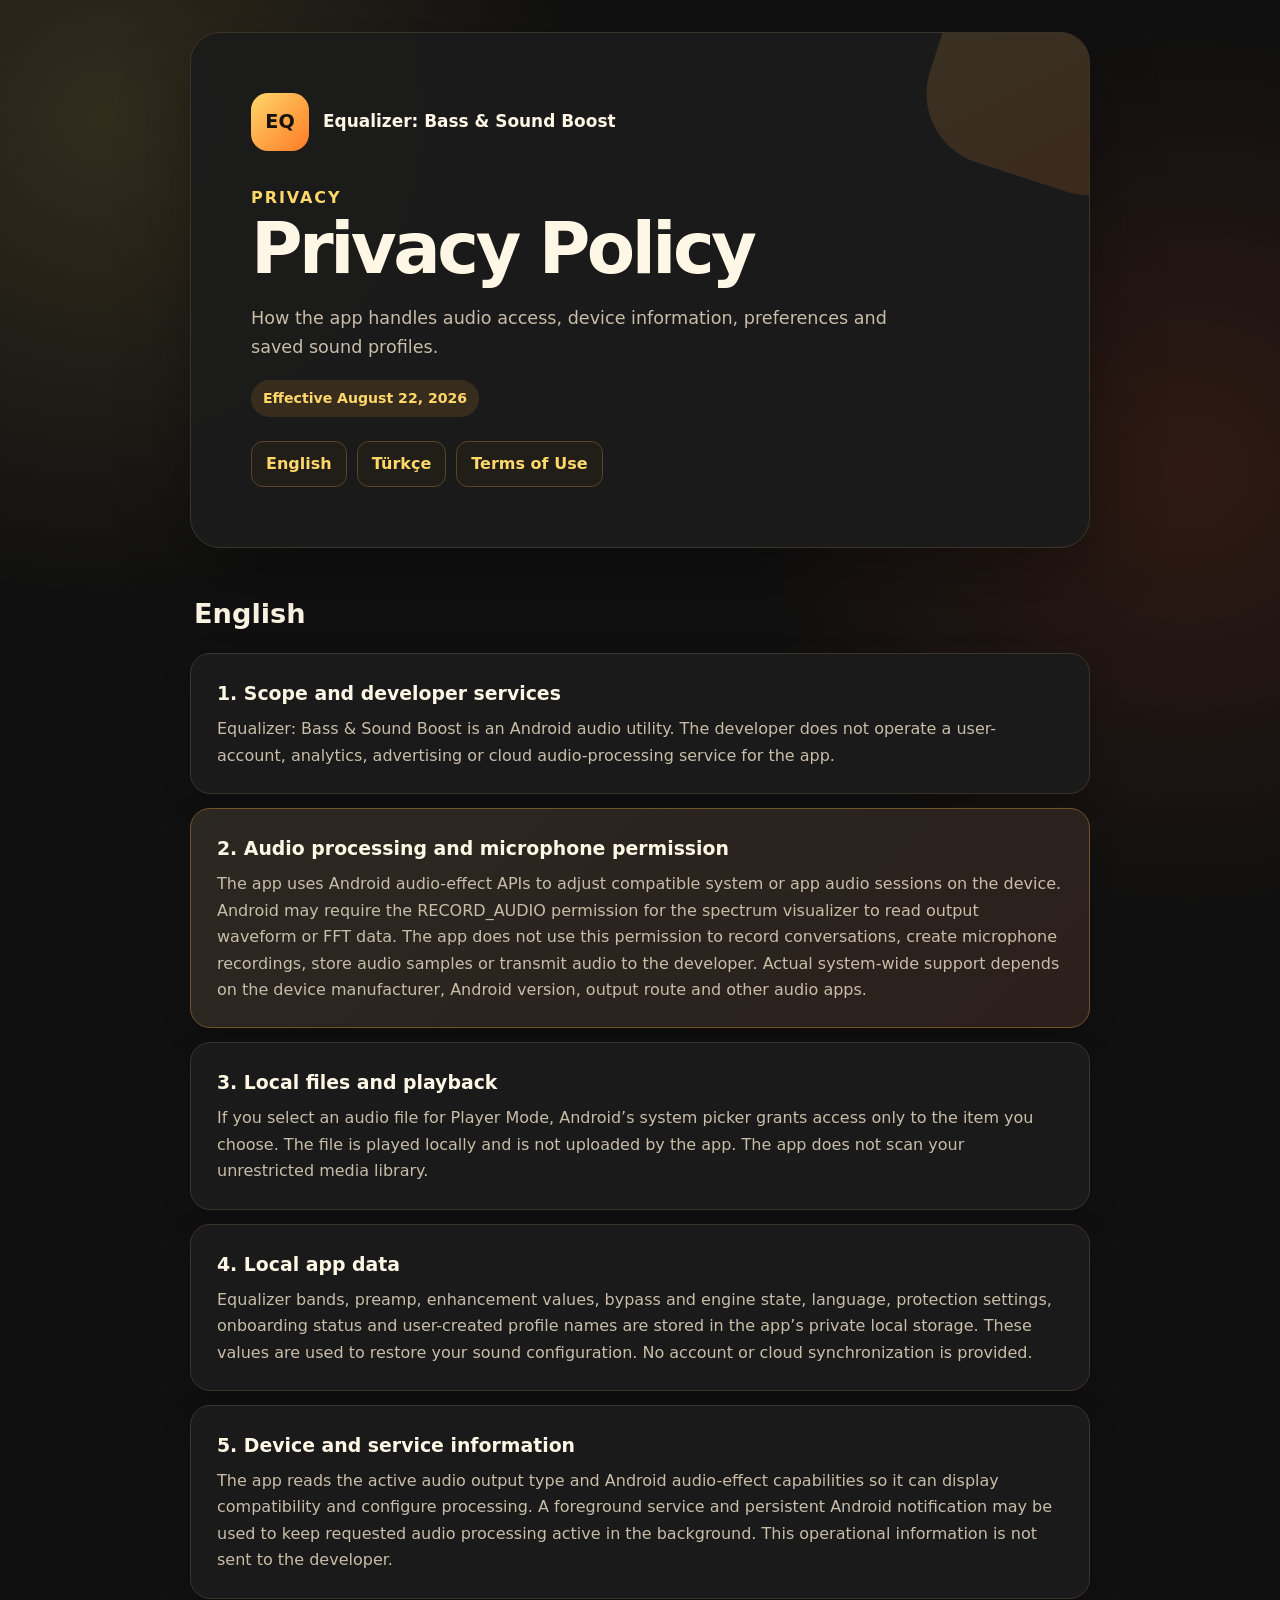
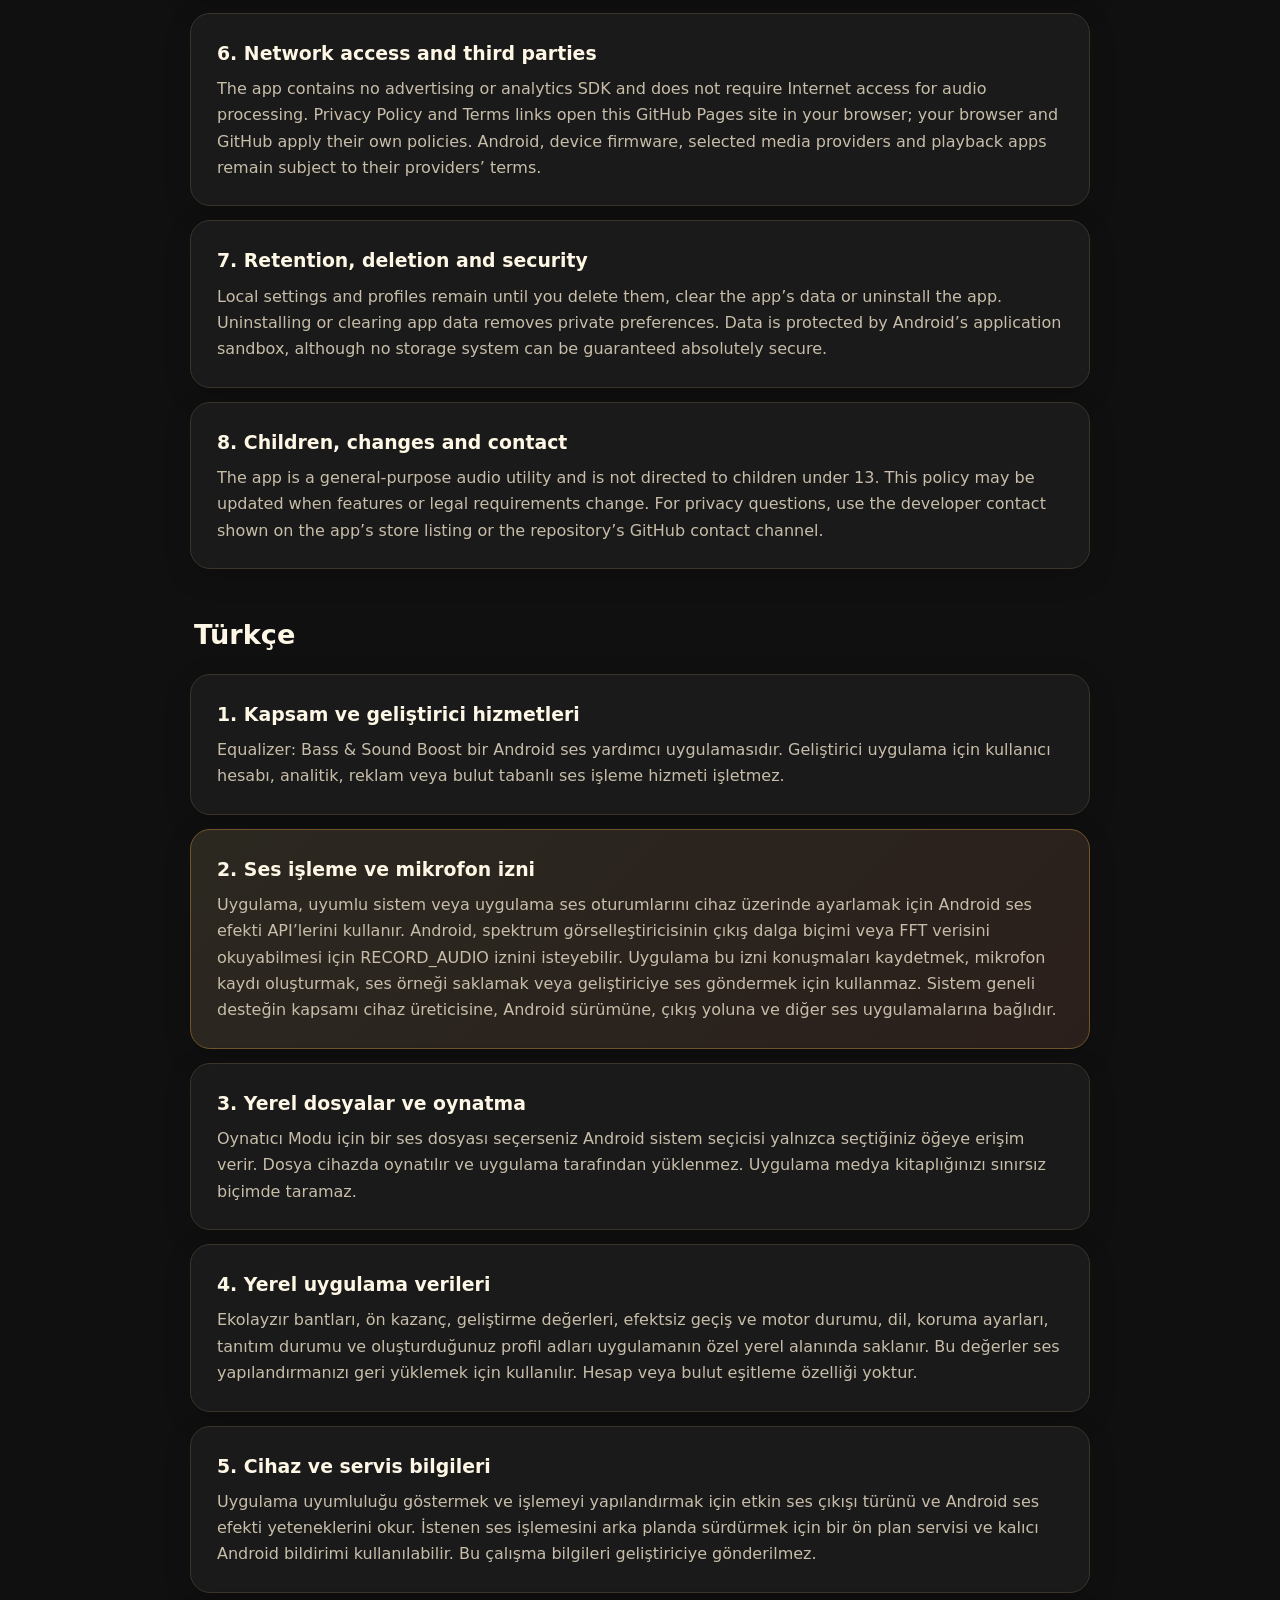
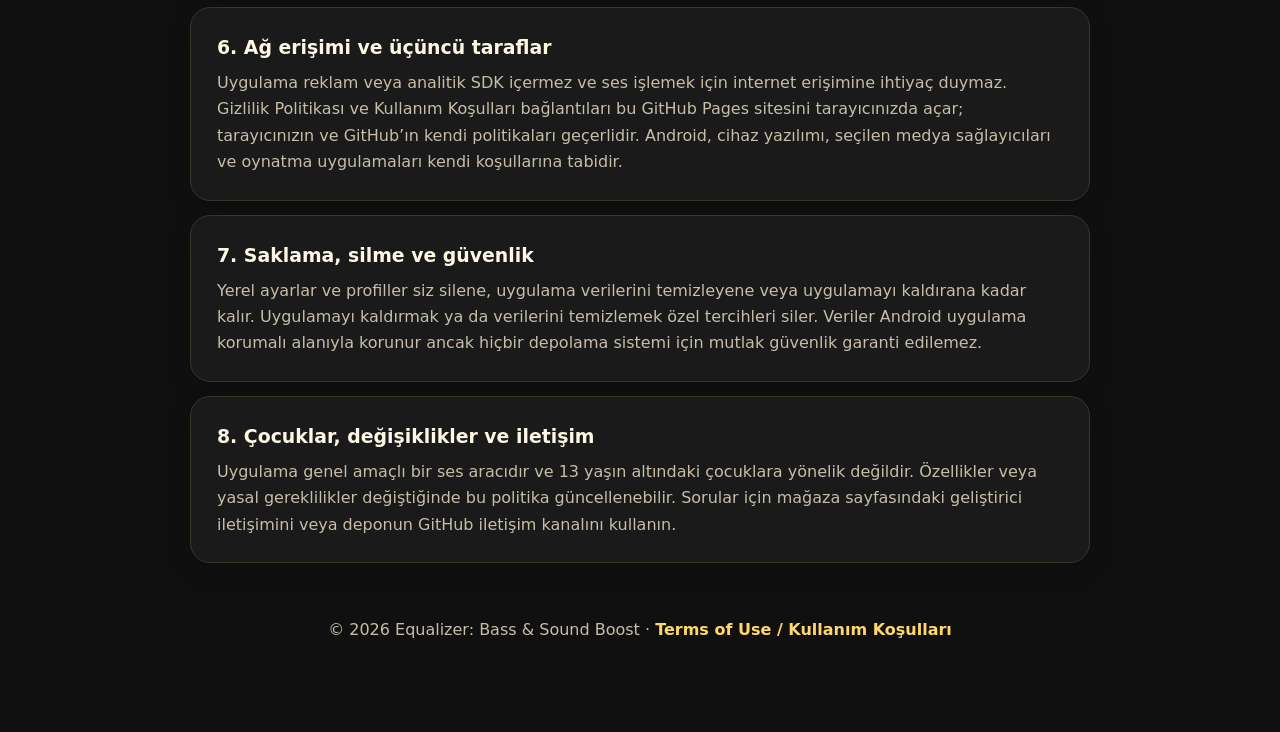
==== index.html @ 71b54b1a "Publish Equalizer legal pages" ====
<!doctype html><html lang="en"><head><meta charset="utf-8"><meta name="viewport" content="width=device-width,initial-scale=1"><title>Equalizer: Bass &amp; Sound Boost Privacy Policy</title><meta name="description" content="Privacy Policy for Equalizer: Bass & Sound Boost"><link rel="stylesheet" href="styles.css"></head><body><main>
<header><div class="brand"><div class="mark">EQ</div><div><strong>Equalizer: Bass &amp; Sound Boost</strong></div></div><p class="eyebrow">Privacy</p><h1>Privacy Policy</h1><p class="lead">How the app handles audio access, device information, preferences and saved sound profiles.</p><div class="meta">Effective August 22, 2026</div><nav><a href="#english">English</a><a href="#turkce">Türkçe</a><a href="terms-of-service.html">Terms of Use</a></nav></header>
<h2 class="language-title" id="english">English</h2>
<section><h2>1. Scope and developer services</h2><p>Equalizer: Bass &amp; Sound Boost is an Android audio utility. The developer does not operate a user-account, analytics, advertising or cloud audio-processing service for the app.</p></section>
<section class="notice"><h2>2. Audio processing and microphone permission</h2><p>The app uses Android audio-effect APIs to adjust compatible system or app audio sessions on the device. Android may require the RECORD_AUDIO permission for the spectrum visualizer to read output waveform or FFT data. The app does not use this permission to record conversations, create microphone recordings, store audio samples or transmit audio to the developer. Actual system-wide support depends on the device manufacturer, Android version, output route and other audio apps.</p></section>
<section><h2>3. Local files and playback</h2><p>If you select an audio file for Player Mode, Android’s system picker grants access only to the item you choose. The file is played locally and is not uploaded by the app. The app does not scan your unrestricted media library.</p></section>
<section><h2>4. Local app data</h2><p>Equalizer bands, preamp, enhancement values, bypass and engine state, language, protection settings, onboarding status and user-created profile names are stored in the app’s private local storage. These values are used to restore your sound configuration. No account or cloud synchronization is provided.</p></section>
<section><h2>5. Device and service information</h2><p>The app reads the active audio output type and Android audio-effect capabilities so it can display compatibility and configure processing. A foreground service and persistent Android notification may be used to keep requested audio processing active in the background. This operational information is not sent to the developer.</p></section>
<section><h2>6. Network access and third parties</h2><p>The app contains no advertising or analytics SDK and does not require Internet access for audio processing. Privacy Policy and Terms links open this GitHub Pages site in your browser; your browser and GitHub apply their own policies. Android, device firmware, selected media providers and playback apps remain subject to their providers’ terms.</p></section>
<section><h2>7. Retention, deletion and security</h2><p>Local settings and profiles remain until you delete them, clear the app’s data or uninstall the app. Uninstalling or clearing app data removes private preferences. Data is protected by Android’s application sandbox, although no storage system can be guaranteed absolutely secure.</p></section>
<section><h2>8. Children, changes and contact</h2><p>The app is a general-purpose audio utility and is not directed to children under 13. This policy may be updated when features or legal requirements change. For privacy questions, use the developer contact shown on the app’s store listing or the repository’s GitHub contact channel.</p></section>
<h2 class="language-title" id="turkce">Türkçe</h2>
<section><h2>1. Kapsam ve geliştirici hizmetleri</h2><p>Equalizer: Bass &amp; Sound Boost bir Android ses yardımcı uygulamasıdır. Geliştirici uygulama için kullanıcı hesabı, analitik, reklam veya bulut tabanlı ses işleme hizmeti işletmez.</p></section>
<section class="notice"><h2>2. Ses işleme ve mikrofon izni</h2><p>Uygulama, uyumlu sistem veya uygulama ses oturumlarını cihaz üzerinde ayarlamak için Android ses efekti API’lerini kullanır. Android, spektrum görselleştiricisinin çıkış dalga biçimi veya FFT verisini okuyabilmesi için RECORD_AUDIO iznini isteyebilir. Uygulama bu izni konuşmaları kaydetmek, mikrofon kaydı oluşturmak, ses örneği saklamak veya geliştiriciye ses göndermek için kullanmaz. Sistem geneli desteğin kapsamı cihaz üreticisine, Android sürümüne, çıkış yoluna ve diğer ses uygulamalarına bağlıdır.</p></section>
<section><h2>3. Yerel dosyalar ve oynatma</h2><p>Oynatıcı Modu için bir ses dosyası seçerseniz Android sistem seçicisi yalnızca seçtiğiniz öğeye erişim verir. Dosya cihazda oynatılır ve uygulama tarafından yüklenmez. Uygulama medya kitaplığınızı sınırsız biçimde taramaz.</p></section>
<section><h2>4. Yerel uygulama verileri</h2><p>Ekolayzır bantları, ön kazanç, geliştirme değerleri, efektsiz geçiş ve motor durumu, dil, koruma ayarları, tanıtım durumu ve oluşturduğunuz profil adları uygulamanın özel yerel alanında saklanır. Bu değerler ses yapılandırmanızı geri yüklemek için kullanılır. Hesap veya bulut eşitleme özelliği yoktur.</p></section>
<section><h2>5. Cihaz ve servis bilgileri</h2><p>Uygulama uyumluluğu göstermek ve işlemeyi yapılandırmak için etkin ses çıkışı türünü ve Android ses efekti yeteneklerini okur. İstenen ses işlemesini arka planda sürdürmek için bir ön plan servisi ve kalıcı Android bildirimi kullanılabilir. Bu çalışma bilgileri geliştiriciye gönderilmez.</p></section>
<section><h2>6. Ağ erişimi ve üçüncü taraflar</h2><p>Uygulama reklam veya analitik SDK içermez ve ses işlemek için internet erişimine ihtiyaç duymaz. Gizlilik Politikası ve Kullanım Koşulları bağlantıları bu GitHub Pages sitesini tarayıcınızda açar; tarayıcınızın ve GitHub’ın kendi politikaları geçerlidir. Android, cihaz yazılımı, seçilen medya sağlayıcıları ve oynatma uygulamaları kendi koşullarına tabidir.</p></section>
<section><h2>7. Saklama, silme ve güvenlik</h2><p>Yerel ayarlar ve profiller siz silene, uygulama verilerini temizleyene veya uygulamayı kaldırana kadar kalır. Uygulamayı kaldırmak ya da verilerini temizlemek özel tercihleri siler. Veriler Android uygulama korumalı alanıyla korunur ancak hiçbir depolama sistemi için mutlak güvenlik garanti edilemez.</p></section>
<section><h2>8. Çocuklar, değişiklikler ve iletişim</h2><p>Uygulama genel amaçlı bir ses aracıdır ve 13 yaşın altındaki çocuklara yönelik değildir. Özellikler veya yasal gereklilikler değiştiğinde bu politika güncellenebilir. Sorular için mağaza sayfasındaki geliştirici iletişimini veya deponun GitHub iletişim kanalını kullanın.</p></section>
<footer>© 2026 Equalizer: Bass &amp; Sound Boost · <a href="terms-of-service.html">Terms of Use / Kullanım Koşulları</a></footer></main></body></html>
---- styles.css ----
:root{color-scheme:dark;--ink:#fff7e5;--muted:#c7bda9;--line:#3b3429;--amber:#ffd76a;--orange:#ff7a26;--panel:rgba(27,27,27,.94)}
*{box-sizing:border-box}html{scroll-behavior:smooth}body{margin:0;color:var(--ink);background:radial-gradient(circle at 8% 3%,rgba(255,215,106,.14),transparent 30rem),radial-gradient(circle at 93% 12%,rgba(255,92,38,.13),transparent 28rem),#101010;font:16px/1.65 system-ui,-apple-system,BlinkMacSystemFont,"Segoe UI",sans-serif}main{width:min(900px,calc(100% - 32px));margin:32px auto 64px}header{position:relative;overflow:hidden;padding:clamp(28px,6vw,60px);border:1px solid var(--line);border-radius:30px;background:var(--panel);box-shadow:0 24px 70px rgba(0,0,0,.28)}header:after{content:"";position:absolute;width:240px;height:240px;right:-90px;top:-90px;border-radius:72px;background:linear-gradient(135deg,var(--amber),var(--orange));opacity:.14;transform:rotate(18deg)}.brand{display:flex;align-items:center;gap:14px;position:relative;z-index:1}.mark{width:58px;height:58px;display:grid;place-items:center;border-radius:17px;background:linear-gradient(135deg,var(--amber),var(--orange));color:#18130d;font-weight:900;font-size:1.2rem}.brand strong{font-size:1.06rem}.eyebrow{margin:34px 0 2px;color:var(--amber);font-weight:800;letter-spacing:.12em;text-transform:uppercase}h1{margin:0;font-size:clamp(2.25rem,7vw,4.4rem);line-height:1.04;letter-spacing:-.05em}.lead{max-width:680px;color:var(--muted);font-size:1.1rem}.meta{display:inline-flex;padding:7px 12px;border-radius:999px;background:#382d1d;color:var(--amber);font-weight:700;font-size:.88rem}nav{display:flex;flex-wrap:wrap;gap:10px;margin-top:24px}nav a,footer a{color:var(--amber);font-weight:750;text-decoration:none}nav a{padding:9px 14px;border:1px solid #59462a;border-radius:12px;background:#211d17}nav a:hover{border-color:var(--orange)}.language-title{margin:44px 4px 16px;font-size:1.7rem}section{margin:14px 0;padding:24px 26px;border:1px solid var(--line);border-radius:20px;background:var(--panel);box-shadow:0 8px 28px rgba(0,0,0,.15)}section.notice{border-color:#72532c;background:linear-gradient(135deg,rgba(255,215,106,.07),rgba(255,92,38,.07)),#1b1b1b}section h2{margin:0 0 7px;font-size:1.18rem}section p,section li{color:var(--muted)}section p{margin:0}footer{margin-top:30px;padding:24px 4px;color:var(--muted);text-align:center}@media(max-width:540px){main{width:min(100% - 20px,900px);margin-top:10px}header{border-radius:22px;padding:24px 20px}section{padding:20px}.brand strong{max-width:220px;line-height:1.3}}
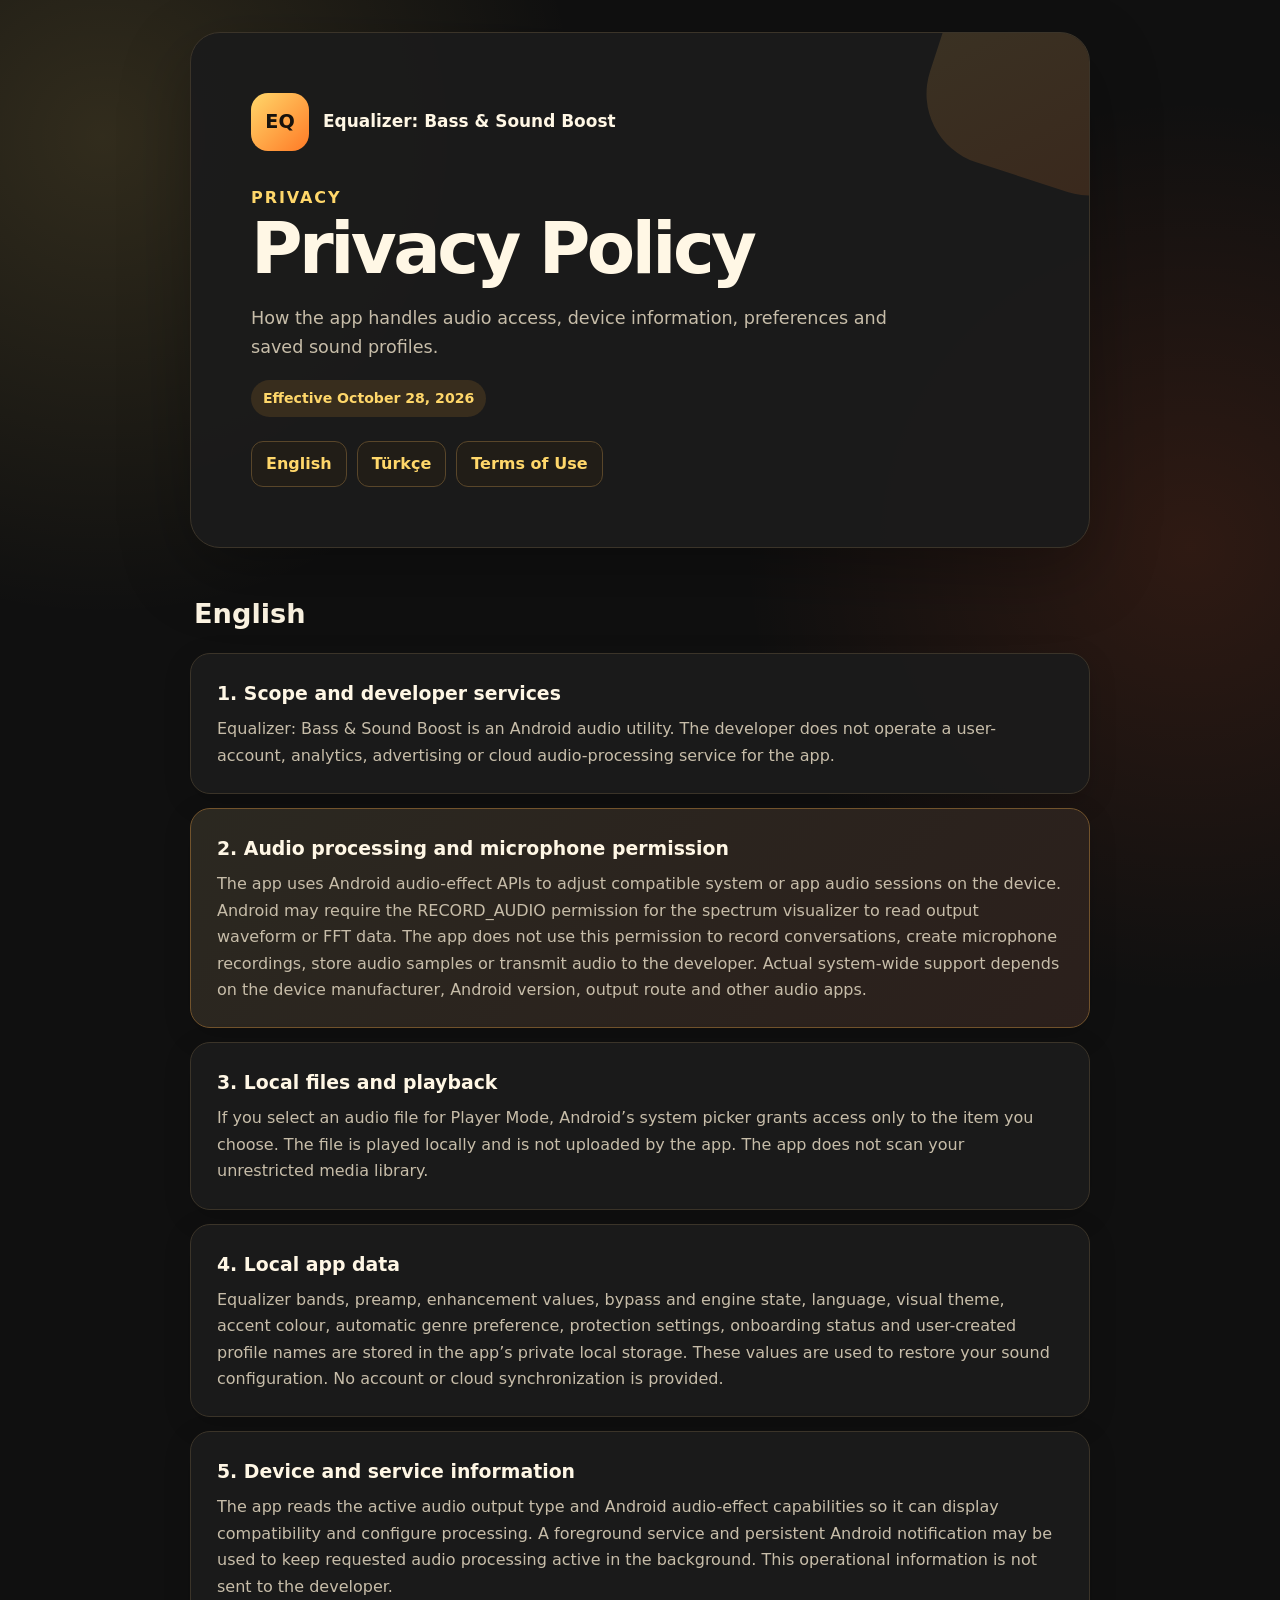
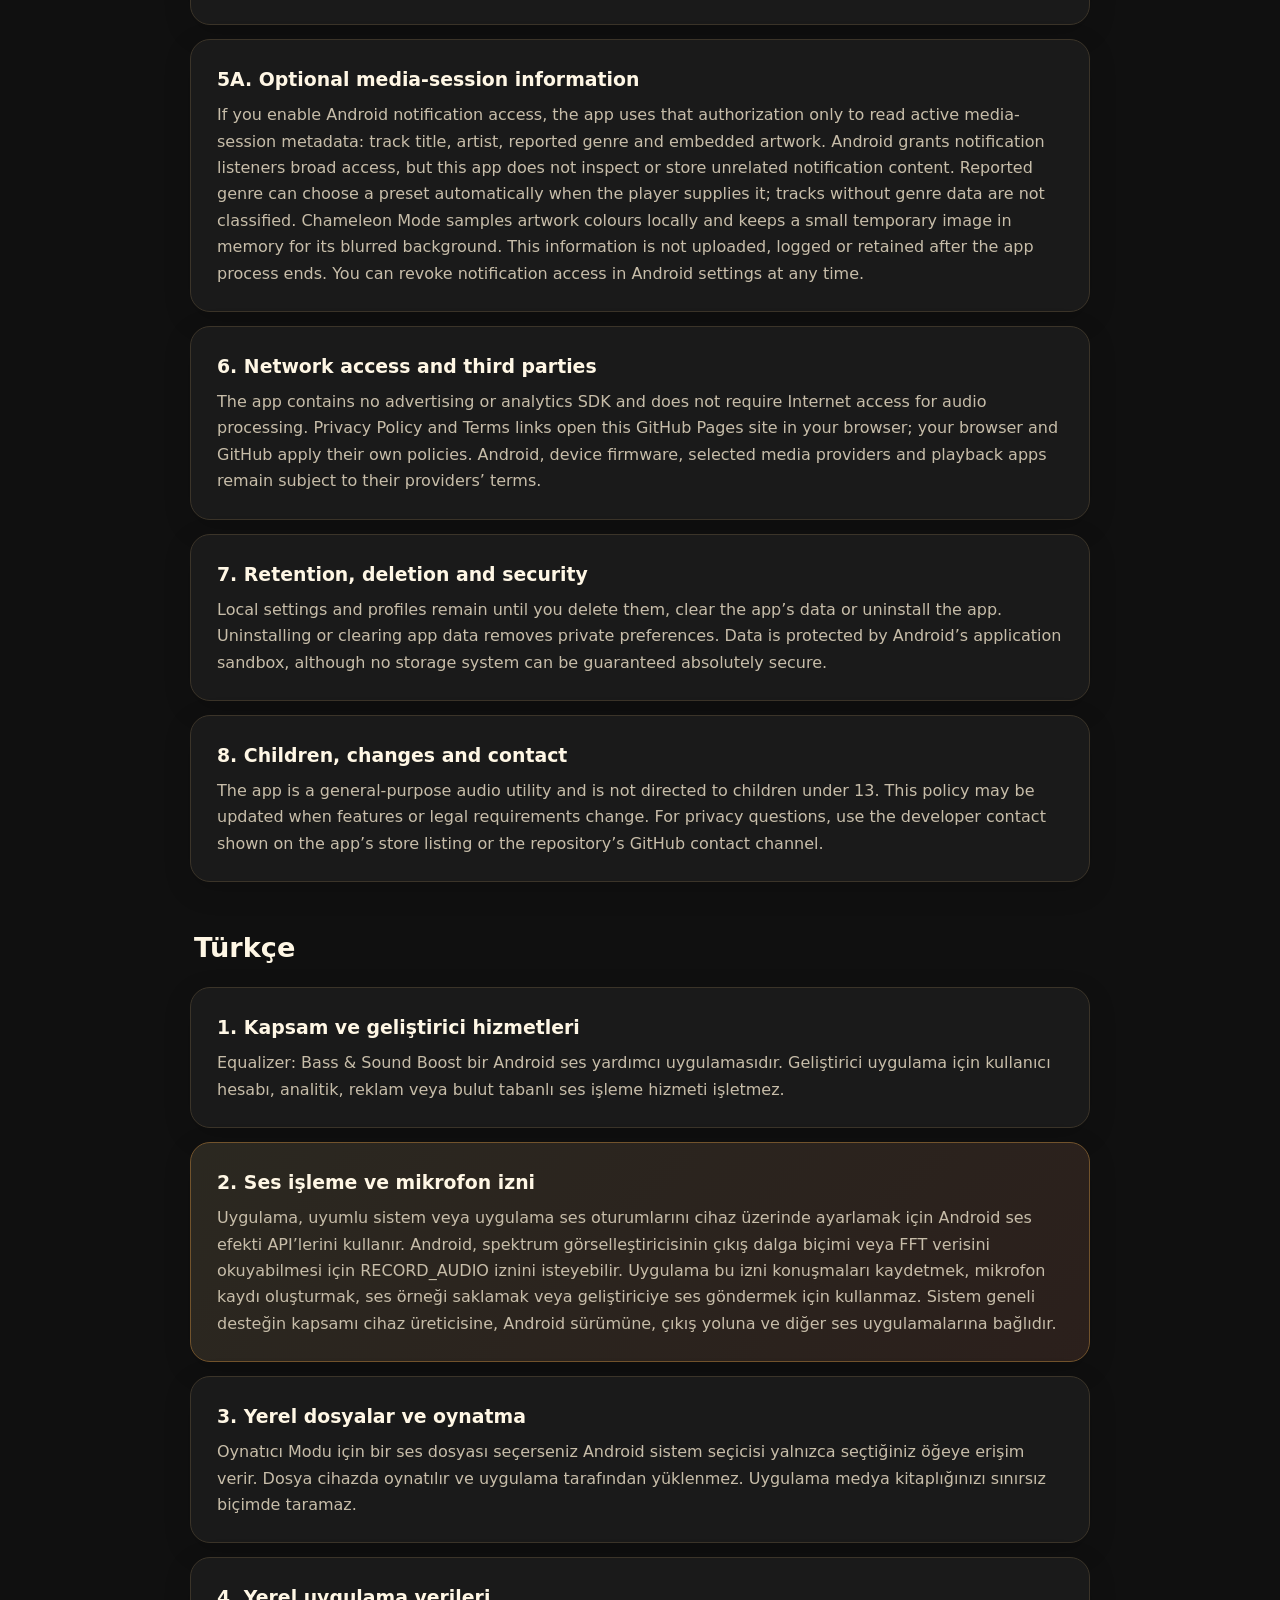
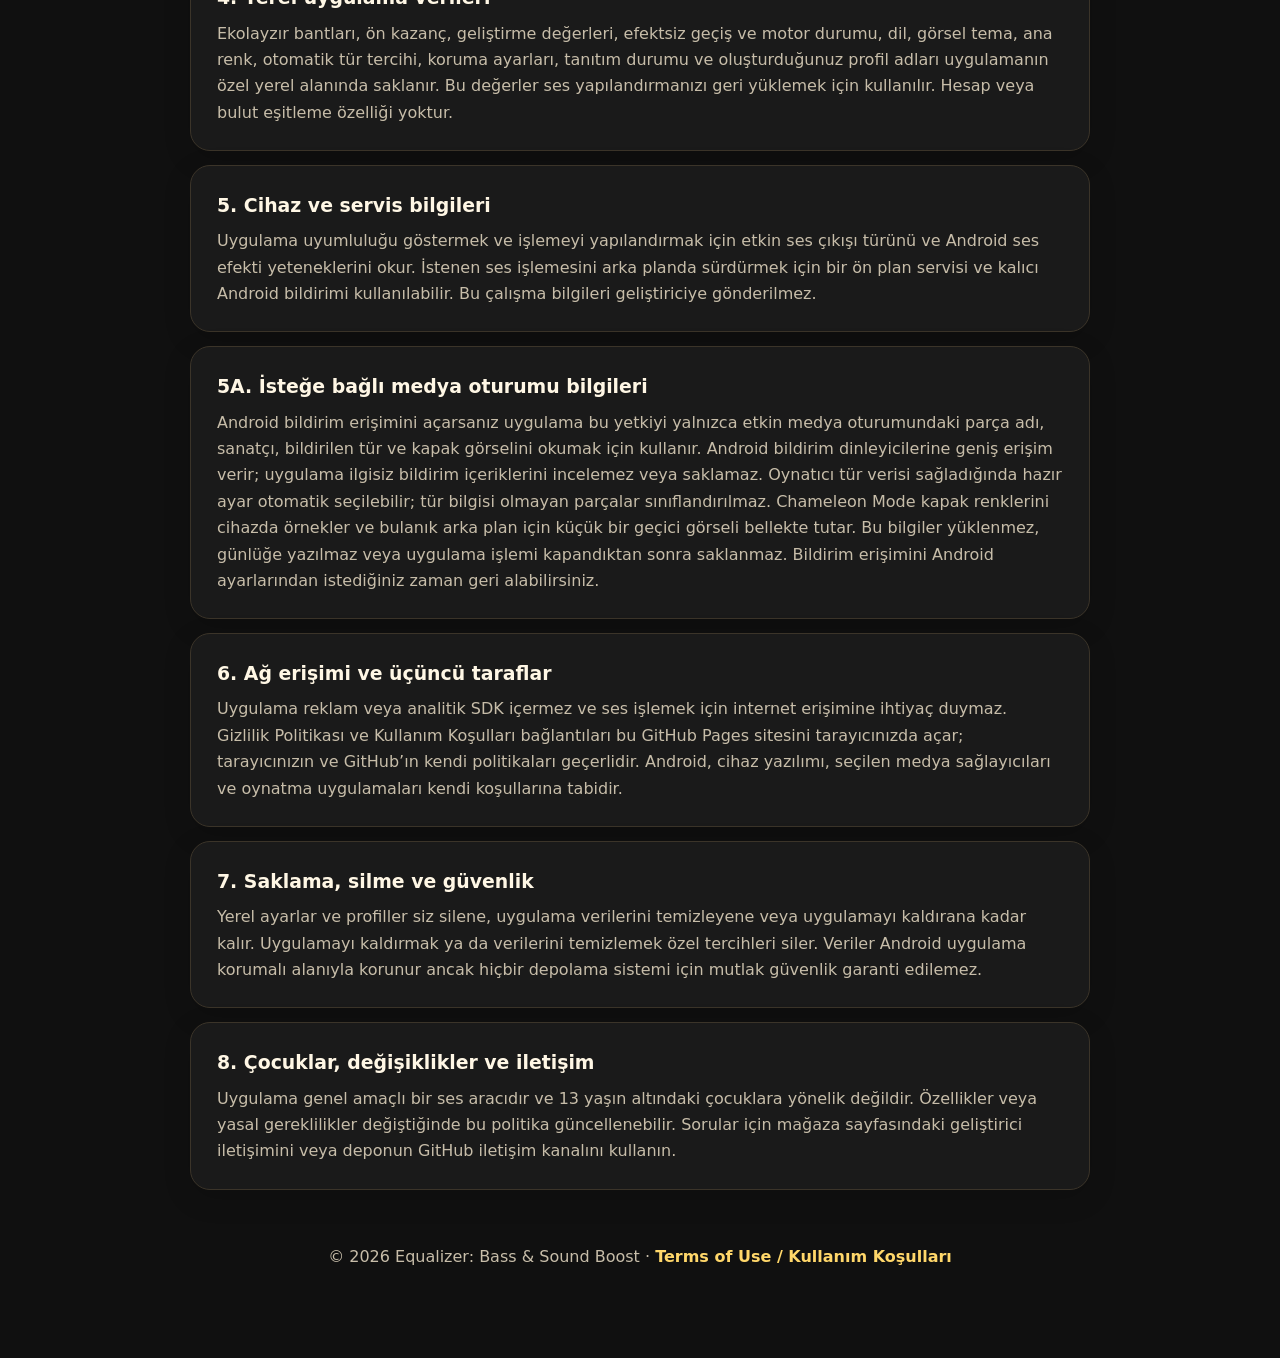
==== commit f4349448: "Document optional media-session access and local artwork processing" ====
--- a/index.html
+++ b/index.html
@@ -1,11 +1,12 @@
 <!doctype html><html lang="en"><head><meta charset="utf-8"><meta name="viewport" content="width=device-width,initial-scale=1"><title>Equalizer: Bass &amp; Sound Boost Privacy Policy</title><meta name="description" content="Privacy Policy for Equalizer: Bass & Sound Boost"><link rel="stylesheet" href="styles.css"></head><body><main>
-<header><div class="brand"><div class="mark">EQ</div><div><strong>Equalizer: Bass &amp; Sound Boost</strong></div></div><p class="eyebrow">Privacy</p><h1>Privacy Policy</h1><p class="lead">How the app handles audio access, device information, preferences and saved sound profiles.</p><div class="meta">Effective August 22, 2026</div><nav><a href="#english">English</a><a href="#turkce">Türkçe</a><a href="terms-of-service.html">Terms of Use</a></nav></header>
+<header><div class="brand"><div class="mark">EQ</div><div><strong>Equalizer: Bass &amp; Sound Boost</strong></div></div><p class="eyebrow">Privacy</p><h1>Privacy Policy</h1><p class="lead">How the app handles audio access, device information, preferences and saved sound profiles.</p><div class="meta">Effective October 28, 2026</div><nav><a href="#english">English</a><a href="#turkce">Türkçe</a><a href="terms-of-service.html">Terms of Use</a></nav></header>
 <h2 class="language-title" id="english">English</h2>
 <section><h2>1. Scope and developer services</h2><p>Equalizer: Bass &amp; Sound Boost is an Android audio utility. The developer does not operate a user-account, analytics, advertising or cloud audio-processing service for the app.</p></section>
 <section class="notice"><h2>2. Audio processing and microphone permission</h2><p>The app uses Android audio-effect APIs to adjust compatible system or app audio sessions on the device. Android may require the RECORD_AUDIO permission for the spectrum visualizer to read output waveform or FFT data. The app does not use this permission to record conversations, create microphone recordings, store audio samples or transmit audio to the developer. Actual system-wide support depends on the device manufacturer, Android version, output route and other audio apps.</p></section>
 <section><h2>3. Local files and playback</h2><p>If you select an audio file for Player Mode, Android’s system picker grants access only to the item you choose. The file is played locally and is not uploaded by the app. The app does not scan your unrestricted media library.</p></section>
-<section><h2>4. Local app data</h2><p>Equalizer bands, preamp, enhancement values, bypass and engine state, language, protection settings, onboarding status and user-created profile names are stored in the app’s private local storage. These values are used to restore your sound configuration. No account or cloud synchronization is provided.</p></section>
+<section><h2>4. Local app data</h2><p>Equalizer bands, preamp, enhancement values, bypass and engine state, language, visual theme, accent colour, automatic genre preference, protection settings, onboarding status and user-created profile names are stored in the app’s private local storage. These values are used to restore your sound configuration. No account or cloud synchronization is provided.</p></section>
 <section><h2>5. Device and service information</h2><p>The app reads the active audio output type and Android audio-effect capabilities so it can display compatibility and configure processing. A foreground service and persistent Android notification may be used to keep requested audio processing active in the background. This operational information is not sent to the developer.</p></section>
+<section><h2>5A. Optional media-session information</h2><p>If you enable Android notification access, the app uses that authorization only to read active media-session metadata: track title, artist, reported genre and embedded artwork. Android grants notification listeners broad access, but this app does not inspect or store unrelated notification content. Reported genre can choose a preset automatically when the player supplies it; tracks without genre data are not classified. Chameleon Mode samples artwork colours locally and keeps a small temporary image in memory for its blurred background. This information is not uploaded, logged or retained after the app process ends. You can revoke notification access in Android settings at any time.</p></section>
 <section><h2>6. Network access and third parties</h2><p>The app contains no advertising or analytics SDK and does not require Internet access for audio processing. Privacy Policy and Terms links open this GitHub Pages site in your browser; your browser and GitHub apply their own policies. Android, device firmware, selected media providers and playback apps remain subject to their providers’ terms.</p></section>
 <section><h2>7. Retention, deletion and security</h2><p>Local settings and profiles remain until you delete them, clear the app’s data or uninstall the app. Uninstalling or clearing app data removes private preferences. Data is protected by Android’s application sandbox, although no storage system can be guaranteed absolutely secure.</p></section>
 <section><h2>8. Children, changes and contact</h2><p>The app is a general-purpose audio utility and is not directed to children under 13. This policy may be updated when features or legal requirements change. For privacy questions, use the developer contact shown on the app’s store listing or the repository’s GitHub contact channel.</p></section>
@@ -13,8 +14,9 @@
 <section><h2>1. Kapsam ve geliştirici hizmetleri</h2><p>Equalizer: Bass &amp; Sound Boost bir Android ses yardımcı uygulamasıdır. Geliştirici uygulama için kullanıcı hesabı, analitik, reklam veya bulut tabanlı ses işleme hizmeti işletmez.</p></section>
 <section class="notice"><h2>2. Ses işleme ve mikrofon izni</h2><p>Uygulama, uyumlu sistem veya uygulama ses oturumlarını cihaz üzerinde ayarlamak için Android ses efekti API’lerini kullanır. Android, spektrum görselleştiricisinin çıkış dalga biçimi veya FFT verisini okuyabilmesi için RECORD_AUDIO iznini isteyebilir. Uygulama bu izni konuşmaları kaydetmek, mikrofon kaydı oluşturmak, ses örneği saklamak veya geliştiriciye ses göndermek için kullanmaz. Sistem geneli desteğin kapsamı cihaz üreticisine, Android sürümüne, çıkış yoluna ve diğer ses uygulamalarına bağlıdır.</p></section>
 <section><h2>3. Yerel dosyalar ve oynatma</h2><p>Oynatıcı Modu için bir ses dosyası seçerseniz Android sistem seçicisi yalnızca seçtiğiniz öğeye erişim verir. Dosya cihazda oynatılır ve uygulama tarafından yüklenmez. Uygulama medya kitaplığınızı sınırsız biçimde taramaz.</p></section>
-<section><h2>4. Yerel uygulama verileri</h2><p>Ekolayzır bantları, ön kazanç, geliştirme değerleri, efektsiz geçiş ve motor durumu, dil, koruma ayarları, tanıtım durumu ve oluşturduğunuz profil adları uygulamanın özel yerel alanında saklanır. Bu değerler ses yapılandırmanızı geri yüklemek için kullanılır. Hesap veya bulut eşitleme özelliği yoktur.</p></section>
+<section><h2>4. Yerel uygulama verileri</h2><p>Ekolayzır bantları, ön kazanç, geliştirme değerleri, efektsiz geçiş ve motor durumu, dil, görsel tema, ana renk, otomatik tür tercihi, koruma ayarları, tanıtım durumu ve oluşturduğunuz profil adları uygulamanın özel yerel alanında saklanır. Bu değerler ses yapılandırmanızı geri yüklemek için kullanılır. Hesap veya bulut eşitleme özelliği yoktur.</p></section>
 <section><h2>5. Cihaz ve servis bilgileri</h2><p>Uygulama uyumluluğu göstermek ve işlemeyi yapılandırmak için etkin ses çıkışı türünü ve Android ses efekti yeteneklerini okur. İstenen ses işlemesini arka planda sürdürmek için bir ön plan servisi ve kalıcı Android bildirimi kullanılabilir. Bu çalışma bilgileri geliştiriciye gönderilmez.</p></section>
+<section><h2>5A. İsteğe bağlı medya oturumu bilgileri</h2><p>Android bildirim erişimini açarsanız uygulama bu yetkiyi yalnızca etkin medya oturumundaki parça adı, sanatçı, bildirilen tür ve kapak görselini okumak için kullanır. Android bildirim dinleyicilerine geniş erişim verir; uygulama ilgisiz bildirim içeriklerini incelemez veya saklamaz. Oynatıcı tür verisi sağladığında hazır ayar otomatik seçilebilir; tür bilgisi olmayan parçalar sınıflandırılmaz. Chameleon Mode kapak renklerini cihazda örnekler ve bulanık arka plan için küçük bir geçici görseli bellekte tutar. Bu bilgiler yüklenmez, günlüğe yazılmaz veya uygulama işlemi kapandıktan sonra saklanmaz. Bildirim erişimini Android ayarlarından istediğiniz zaman geri alabilirsiniz.</p></section>
 <section><h2>6. Ağ erişimi ve üçüncü taraflar</h2><p>Uygulama reklam veya analitik SDK içermez ve ses işlemek için internet erişimine ihtiyaç duymaz. Gizlilik Politikası ve Kullanım Koşulları bağlantıları bu GitHub Pages sitesini tarayıcınızda açar; tarayıcınızın ve GitHub’ın kendi politikaları geçerlidir. Android, cihaz yazılımı, seçilen medya sağlayıcıları ve oynatma uygulamaları kendi koşullarına tabidir.</p></section>
 <section><h2>7. Saklama, silme ve güvenlik</h2><p>Yerel ayarlar ve profiller siz silene, uygulama verilerini temizleyene veya uygulamayı kaldırana kadar kalır. Uygulamayı kaldırmak ya da verilerini temizlemek özel tercihleri siler. Veriler Android uygulama korumalı alanıyla korunur ancak hiçbir depolama sistemi için mutlak güvenlik garanti edilemez.</p></section>
 <section><h2>8. Çocuklar, değişiklikler ve iletişim</h2><p>Uygulama genel amaçlı bir ses aracıdır ve 13 yaşın altındaki çocuklara yönelik değildir. Özellikler veya yasal gereklilikler değiştiğinde bu politika güncellenebilir. Sorular için mağaza sayfasındaki geliştirici iletişimini veya deponun GitHub iletişim kanalını kullanın.</p></section>
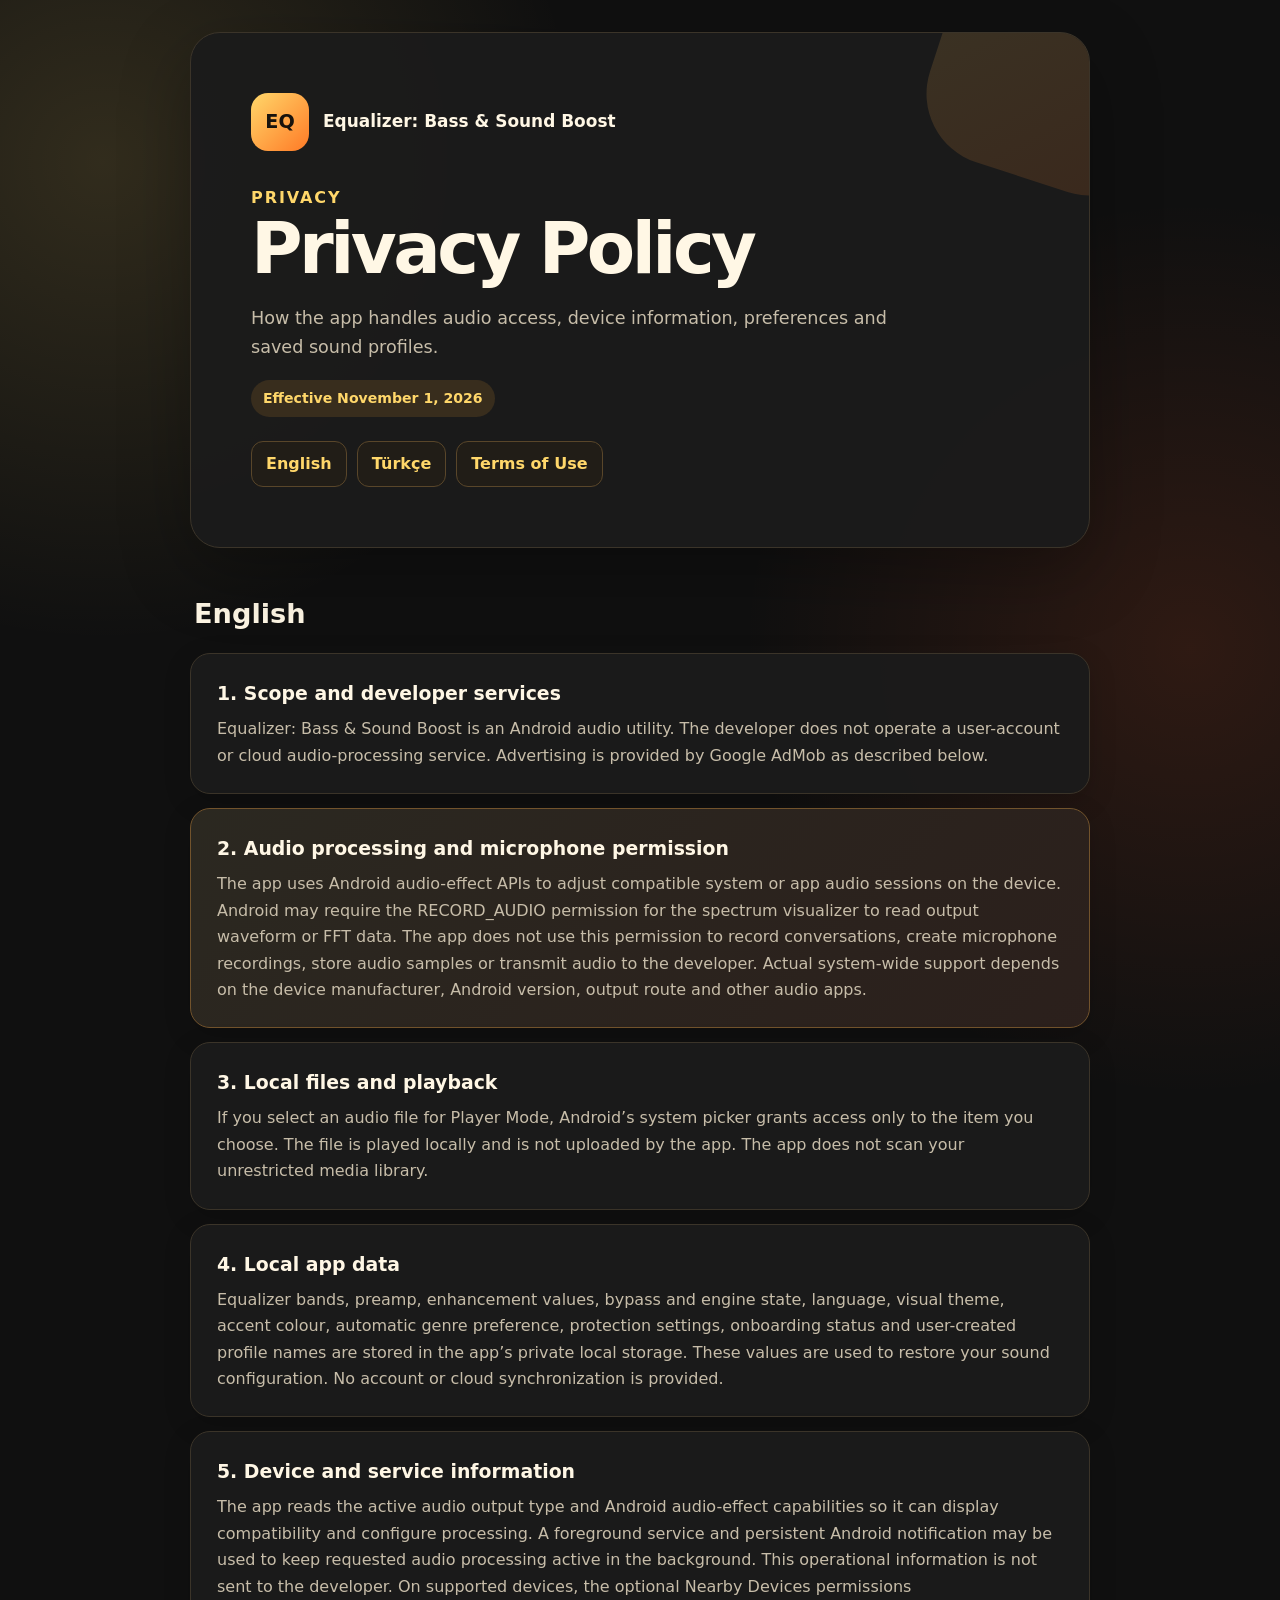
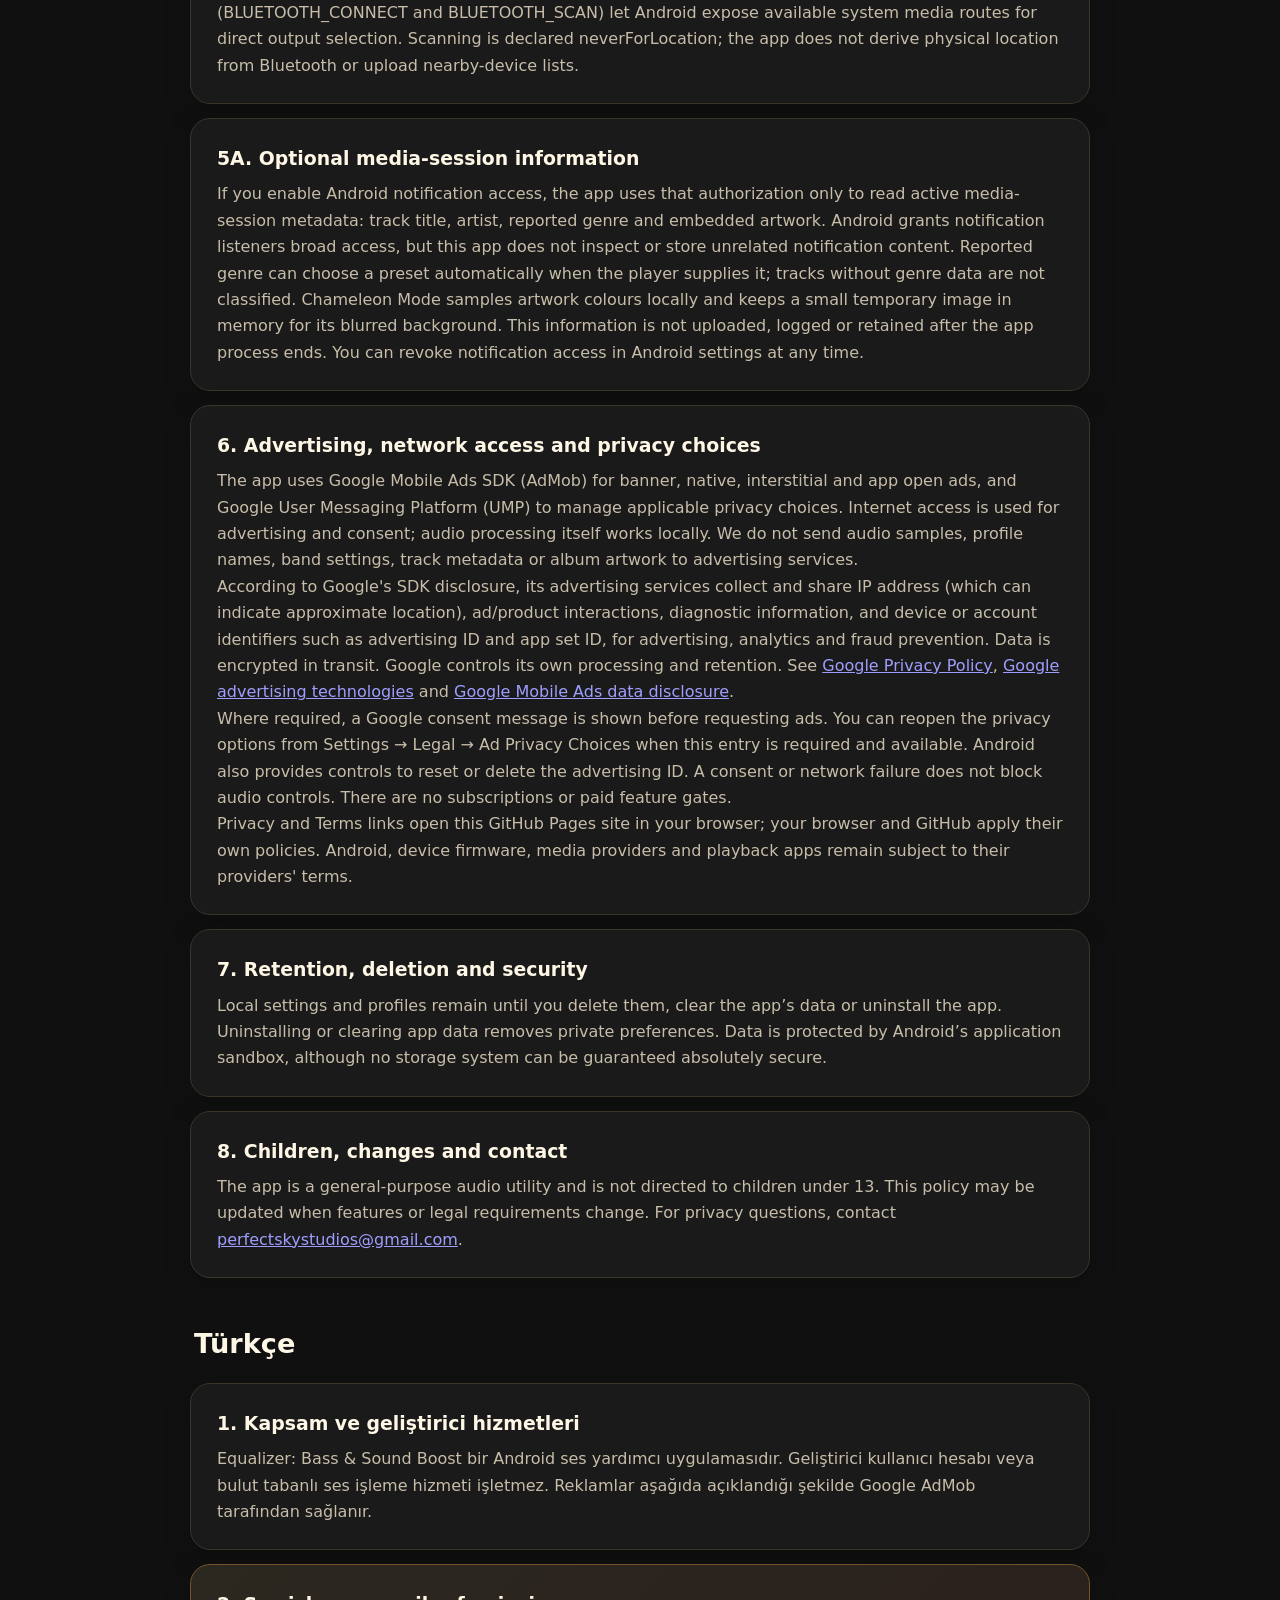
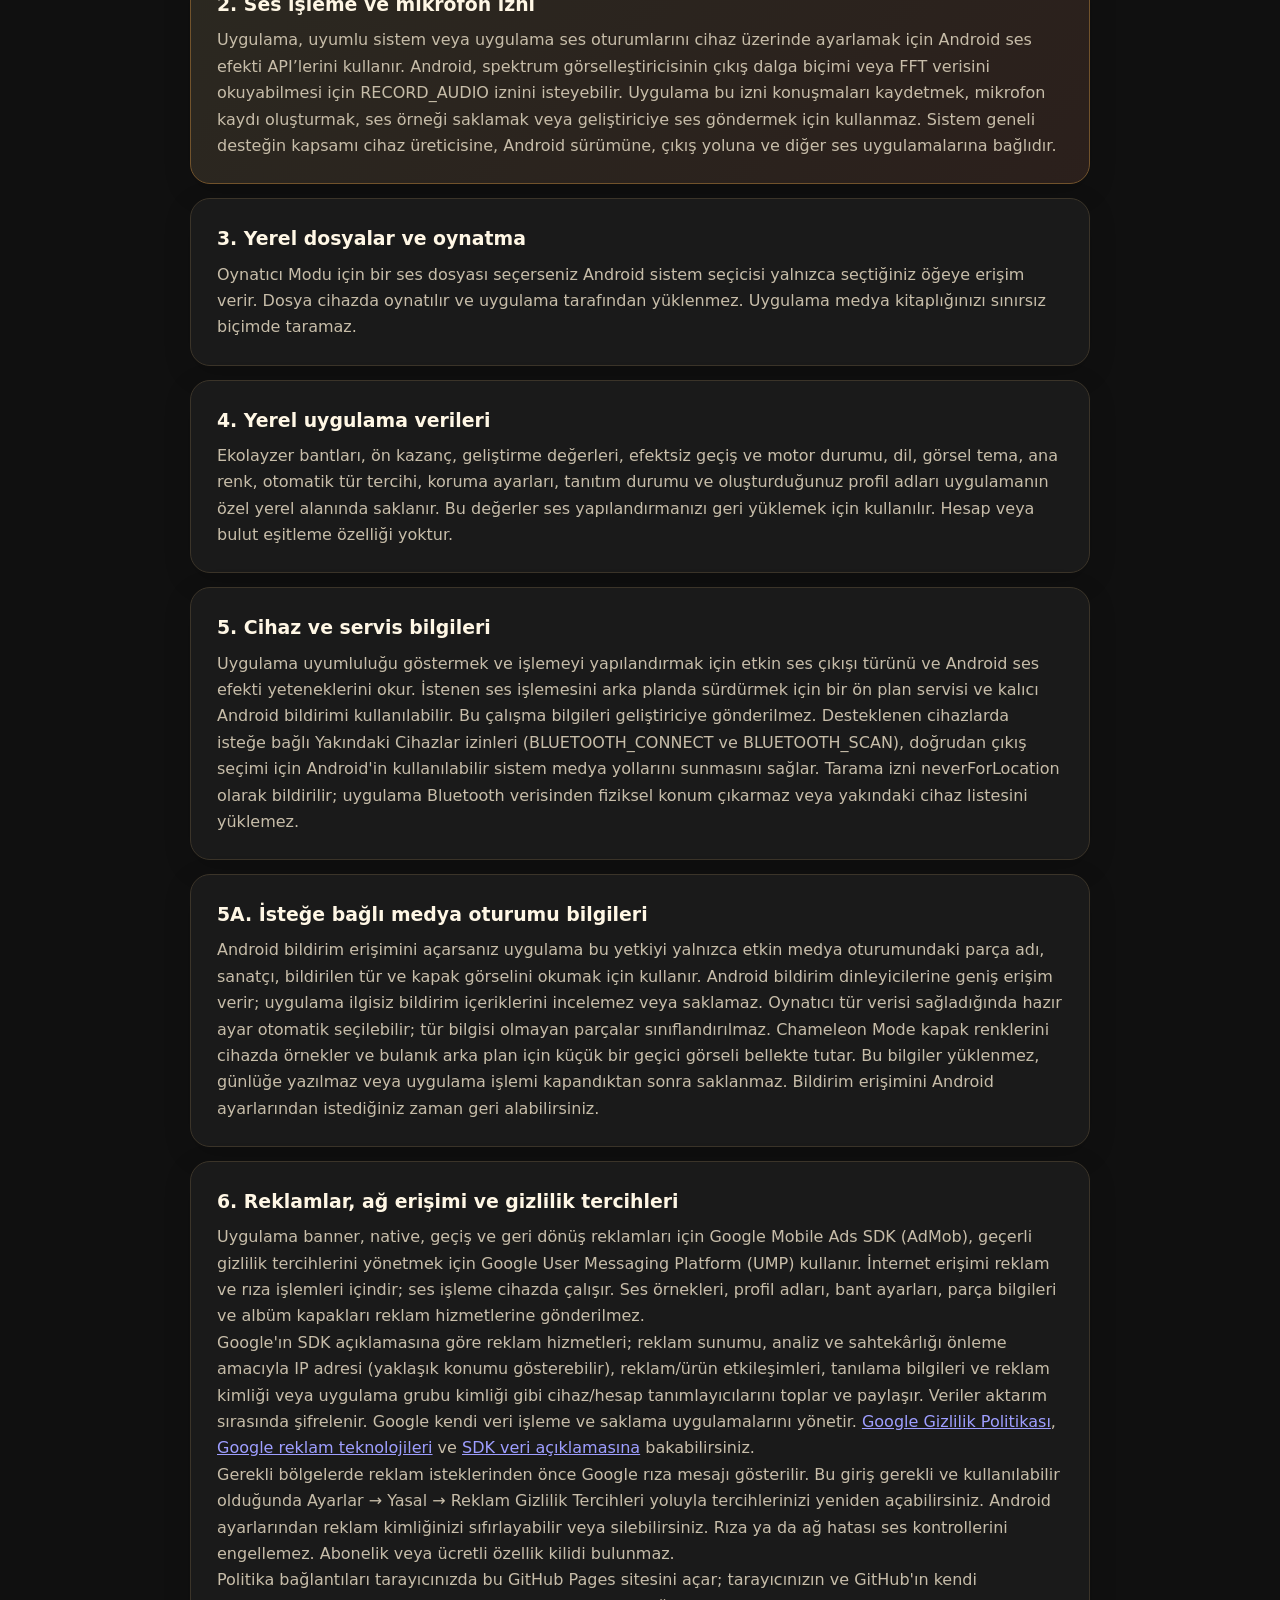
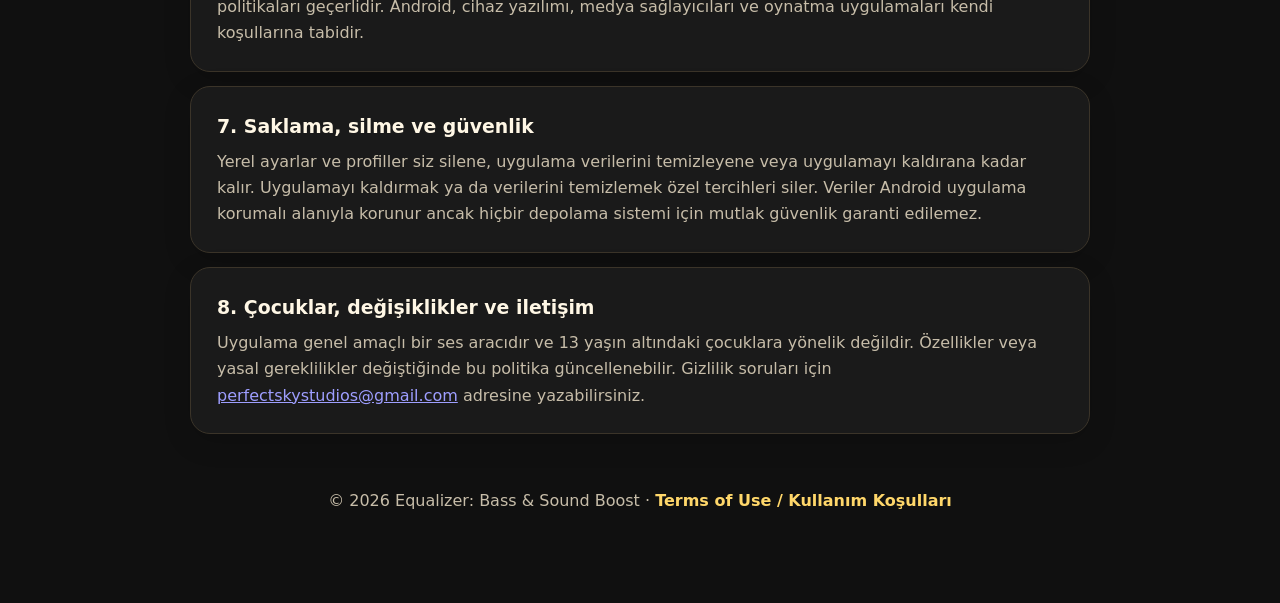
==== commit 866b3755: "Disclose AdMob, privacy choices and local audio processing for 1.12" ====
--- a/index.html
+++ b/index.html
@@ -1,23 +1,23 @@
 <!doctype html><html lang="en"><head><meta charset="utf-8"><meta name="viewport" content="width=device-width,initial-scale=1"><title>Equalizer: Bass &amp; Sound Boost Privacy Policy</title><meta name="description" content="Privacy Policy for Equalizer: Bass & Sound Boost"><link rel="stylesheet" href="styles.css"></head><body><main>
-<header><div class="brand"><div class="mark">EQ</div><div><strong>Equalizer: Bass &amp; Sound Boost</strong></div></div><p class="eyebrow">Privacy</p><h1>Privacy Policy</h1><p class="lead">How the app handles audio access, device information, preferences and saved sound profiles.</p><div class="meta">Effective October 28, 2026</div><nav><a href="#english">English</a><a href="#turkce">Türkçe</a><a href="terms-of-service.html">Terms of Use</a></nav></header>
+<header><div class="brand"><div class="mark">EQ</div><div><strong>Equalizer: Bass &amp; Sound Boost</strong></div></div><p class="eyebrow">Privacy</p><h1>Privacy Policy</h1><p class="lead">How the app handles audio access, device information, preferences and saved sound profiles.</p><div class="meta">Effective November 1, 2026</div><nav><a href="#english">English</a><a href="#turkce">Türkçe</a><a href="terms-of-service.html">Terms of Use</a></nav></header>
 <h2 class="language-title" id="english">English</h2>
-<section><h2>1. Scope and developer services</h2><p>Equalizer: Bass &amp; Sound Boost is an Android audio utility. The developer does not operate a user-account, analytics, advertising or cloud audio-processing service for the app.</p></section>
+<section><h2>1. Scope and developer services</h2><p>Equalizer: Bass &amp; Sound Boost is an Android audio utility. The developer does not operate a user-account or cloud audio-processing service. Advertising is provided by Google AdMob as described below.</p></section>
 <section class="notice"><h2>2. Audio processing and microphone permission</h2><p>The app uses Android audio-effect APIs to adjust compatible system or app audio sessions on the device. Android may require the RECORD_AUDIO permission for the spectrum visualizer to read output waveform or FFT data. The app does not use this permission to record conversations, create microphone recordings, store audio samples or transmit audio to the developer. Actual system-wide support depends on the device manufacturer, Android version, output route and other audio apps.</p></section>
 <section><h2>3. Local files and playback</h2><p>If you select an audio file for Player Mode, Android’s system picker grants access only to the item you choose. The file is played locally and is not uploaded by the app. The app does not scan your unrestricted media library.</p></section>
 <section><h2>4. Local app data</h2><p>Equalizer bands, preamp, enhancement values, bypass and engine state, language, visual theme, accent colour, automatic genre preference, protection settings, onboarding status and user-created profile names are stored in the app’s private local storage. These values are used to restore your sound configuration. No account or cloud synchronization is provided.</p></section>
-<section><h2>5. Device and service information</h2><p>The app reads the active audio output type and Android audio-effect capabilities so it can display compatibility and configure processing. A foreground service and persistent Android notification may be used to keep requested audio processing active in the background. This operational information is not sent to the developer.</p></section>
+<section><h2>5. Device and service information</h2><p>The app reads the active audio output type and Android audio-effect capabilities so it can display compatibility and configure processing. A foreground service and persistent Android notification may be used to keep requested audio processing active in the background. This operational information is not sent to the developer. On supported devices, the optional Nearby Devices permissions (BLUETOOTH_CONNECT and BLUETOOTH_SCAN) let Android expose available system media routes for direct output selection. Scanning is declared neverForLocation; the app does not derive physical location from Bluetooth or upload nearby-device lists.</p></section>
 <section><h2>5A. Optional media-session information</h2><p>If you enable Android notification access, the app uses that authorization only to read active media-session metadata: track title, artist, reported genre and embedded artwork. Android grants notification listeners broad access, but this app does not inspect or store unrelated notification content. Reported genre can choose a preset automatically when the player supplies it; tracks without genre data are not classified. Chameleon Mode samples artwork colours locally and keeps a small temporary image in memory for its blurred background. This information is not uploaded, logged or retained after the app process ends. You can revoke notification access in Android settings at any time.</p></section>
-<section><h2>6. Network access and third parties</h2><p>The app contains no advertising or analytics SDK and does not require Internet access for audio processing. Privacy Policy and Terms links open this GitHub Pages site in your browser; your browser and GitHub apply their own policies. Android, device firmware, selected media providers and playback apps remain subject to their providers’ terms.</p></section>
+<section><h2>6. Advertising, network access and privacy choices</h2><p>The app uses Google Mobile Ads SDK (AdMob) for banner, native, interstitial and app open ads, and Google User Messaging Platform (UMP) to manage applicable privacy choices. Internet access is used for advertising and consent; audio processing itself works locally. We do not send audio samples, profile names, band settings, track metadata or album artwork to advertising services.</p><p>According to Google's SDK disclosure, its advertising services collect and share IP address (which can indicate approximate location), ad/product interactions, diagnostic information, and device or account identifiers such as advertising ID and app set ID, for advertising, analytics and fraud prevention. Data is encrypted in transit. Google controls its own processing and retention. See <a href="https://policies.google.com/privacy">Google Privacy Policy</a>, <a href="https://policies.google.com/technologies/ads">Google advertising technologies</a> and <a href="https://developers.google.com/admob/android/privacy/play-data-disclosure">Google Mobile Ads data disclosure</a>.</p><p>Where required, a Google consent message is shown before requesting ads. You can reopen the privacy options from Settings → Legal → Ad Privacy Choices when this entry is required and available. Android also provides controls to reset or delete the advertising ID. A consent or network failure does not block audio controls. There are no subscriptions or paid feature gates.</p><p>Privacy and Terms links open this GitHub Pages site in your browser; your browser and GitHub apply their own policies. Android, device firmware, media providers and playback apps remain subject to their providers' terms.</p></section>
 <section><h2>7. Retention, deletion and security</h2><p>Local settings and profiles remain until you delete them, clear the app’s data or uninstall the app. Uninstalling or clearing app data removes private preferences. Data is protected by Android’s application sandbox, although no storage system can be guaranteed absolutely secure.</p></section>
-<section><h2>8. Children, changes and contact</h2><p>The app is a general-purpose audio utility and is not directed to children under 13. This policy may be updated when features or legal requirements change. For privacy questions, use the developer contact shown on the app’s store listing or the repository’s GitHub contact channel.</p></section>
+<section><h2>8. Children, changes and contact</h2><p>The app is a general-purpose audio utility and is not directed to children under 13. This policy may be updated when features or legal requirements change. For privacy questions, contact <a href="mailto:perfectskystudios@gmail.com">perfectskystudios@gmail.com</a>.</p></section>
 <h2 class="language-title" id="turkce">Türkçe</h2>
-<section><h2>1. Kapsam ve geliştirici hizmetleri</h2><p>Equalizer: Bass &amp; Sound Boost bir Android ses yardımcı uygulamasıdır. Geliştirici uygulama için kullanıcı hesabı, analitik, reklam veya bulut tabanlı ses işleme hizmeti işletmez.</p></section>
+<section><h2>1. Kapsam ve geliştirici hizmetleri</h2><p>Equalizer: Bass &amp; Sound Boost bir Android ses yardımcı uygulamasıdır. Geliştirici kullanıcı hesabı veya bulut tabanlı ses işleme hizmeti işletmez. Reklamlar aşağıda açıklandığı şekilde Google AdMob tarafından sağlanır.</p></section>
 <section class="notice"><h2>2. Ses işleme ve mikrofon izni</h2><p>Uygulama, uyumlu sistem veya uygulama ses oturumlarını cihaz üzerinde ayarlamak için Android ses efekti API’lerini kullanır. Android, spektrum görselleştiricisinin çıkış dalga biçimi veya FFT verisini okuyabilmesi için RECORD_AUDIO iznini isteyebilir. Uygulama bu izni konuşmaları kaydetmek, mikrofon kaydı oluşturmak, ses örneği saklamak veya geliştiriciye ses göndermek için kullanmaz. Sistem geneli desteğin kapsamı cihaz üreticisine, Android sürümüne, çıkış yoluna ve diğer ses uygulamalarına bağlıdır.</p></section>
 <section><h2>3. Yerel dosyalar ve oynatma</h2><p>Oynatıcı Modu için bir ses dosyası seçerseniz Android sistem seçicisi yalnızca seçtiğiniz öğeye erişim verir. Dosya cihazda oynatılır ve uygulama tarafından yüklenmez. Uygulama medya kitaplığınızı sınırsız biçimde taramaz.</p></section>
-<section><h2>4. Yerel uygulama verileri</h2><p>Ekolayzır bantları, ön kazanç, geliştirme değerleri, efektsiz geçiş ve motor durumu, dil, görsel tema, ana renk, otomatik tür tercihi, koruma ayarları, tanıtım durumu ve oluşturduğunuz profil adları uygulamanın özel yerel alanında saklanır. Bu değerler ses yapılandırmanızı geri yüklemek için kullanılır. Hesap veya bulut eşitleme özelliği yoktur.</p></section>
-<section><h2>5. Cihaz ve servis bilgileri</h2><p>Uygulama uyumluluğu göstermek ve işlemeyi yapılandırmak için etkin ses çıkışı türünü ve Android ses efekti yeteneklerini okur. İstenen ses işlemesini arka planda sürdürmek için bir ön plan servisi ve kalıcı Android bildirimi kullanılabilir. Bu çalışma bilgileri geliştiriciye gönderilmez.</p></section>
+<section><h2>4. Yerel uygulama verileri</h2><p>Ekolayzer bantları, ön kazanç, geliştirme değerleri, efektsiz geçiş ve motor durumu, dil, görsel tema, ana renk, otomatik tür tercihi, koruma ayarları, tanıtım durumu ve oluşturduğunuz profil adları uygulamanın özel yerel alanında saklanır. Bu değerler ses yapılandırmanızı geri yüklemek için kullanılır. Hesap veya bulut eşitleme özelliği yoktur.</p></section>
+<section><h2>5. Cihaz ve servis bilgileri</h2><p>Uygulama uyumluluğu göstermek ve işlemeyi yapılandırmak için etkin ses çıkışı türünü ve Android ses efekti yeteneklerini okur. İstenen ses işlemesini arka planda sürdürmek için bir ön plan servisi ve kalıcı Android bildirimi kullanılabilir. Bu çalışma bilgileri geliştiriciye gönderilmez. Desteklenen cihazlarda isteğe bağlı Yakındaki Cihazlar izinleri (BLUETOOTH_CONNECT ve BLUETOOTH_SCAN), doğrudan çıkış seçimi için Android'in kullanılabilir sistem medya yollarını sunmasını sağlar. Tarama izni neverForLocation olarak bildirilir; uygulama Bluetooth verisinden fiziksel konum çıkarmaz veya yakındaki cihaz listesini yüklemez.</p></section>
 <section><h2>5A. İsteğe bağlı medya oturumu bilgileri</h2><p>Android bildirim erişimini açarsanız uygulama bu yetkiyi yalnızca etkin medya oturumundaki parça adı, sanatçı, bildirilen tür ve kapak görselini okumak için kullanır. Android bildirim dinleyicilerine geniş erişim verir; uygulama ilgisiz bildirim içeriklerini incelemez veya saklamaz. Oynatıcı tür verisi sağladığında hazır ayar otomatik seçilebilir; tür bilgisi olmayan parçalar sınıflandırılmaz. Chameleon Mode kapak renklerini cihazda örnekler ve bulanık arka plan için küçük bir geçici görseli bellekte tutar. Bu bilgiler yüklenmez, günlüğe yazılmaz veya uygulama işlemi kapandıktan sonra saklanmaz. Bildirim erişimini Android ayarlarından istediğiniz zaman geri alabilirsiniz.</p></section>
-<section><h2>6. Ağ erişimi ve üçüncü taraflar</h2><p>Uygulama reklam veya analitik SDK içermez ve ses işlemek için internet erişimine ihtiyaç duymaz. Gizlilik Politikası ve Kullanım Koşulları bağlantıları bu GitHub Pages sitesini tarayıcınızda açar; tarayıcınızın ve GitHub’ın kendi politikaları geçerlidir. Android, cihaz yazılımı, seçilen medya sağlayıcıları ve oynatma uygulamaları kendi koşullarına tabidir.</p></section>
+<section><h2>6. Reklamlar, ağ erişimi ve gizlilik tercihleri</h2><p>Uygulama banner, native, geçiş ve geri dönüş reklamları için Google Mobile Ads SDK (AdMob), geçerli gizlilik tercihlerini yönetmek için Google User Messaging Platform (UMP) kullanır. İnternet erişimi reklam ve rıza işlemleri içindir; ses işleme cihazda çalışır. Ses örnekleri, profil adları, bant ayarları, parça bilgileri ve albüm kapakları reklam hizmetlerine gönderilmez.</p><p>Google'ın SDK açıklamasına göre reklam hizmetleri; reklam sunumu, analiz ve sahtekârlığı önleme amacıyla IP adresi (yaklaşık konumu gösterebilir), reklam/ürün etkileşimleri, tanılama bilgileri ve reklam kimliği veya uygulama grubu kimliği gibi cihaz/hesap tanımlayıcılarını toplar ve paylaşır. Veriler aktarım sırasında şifrelenir. Google kendi veri işleme ve saklama uygulamalarını yönetir. <a href="https://policies.google.com/privacy?hl=tr">Google Gizlilik Politikası</a>, <a href="https://policies.google.com/technologies/ads?hl=tr">Google reklam teknolojileri</a> ve <a href="https://developers.google.com/admob/android/privacy/play-data-disclosure">SDK veri açıklamasına</a> bakabilirsiniz.</p><p>Gerekli bölgelerde reklam isteklerinden önce Google rıza mesajı gösterilir. Bu giriş gerekli ve kullanılabilir olduğunda Ayarlar → Yasal → Reklam Gizlilik Tercihleri yoluyla tercihlerinizi yeniden açabilirsiniz. Android ayarlarından reklam kimliğinizi sıfırlayabilir veya silebilirsiniz. Rıza ya da ağ hatası ses kontrollerini engellemez. Abonelik veya ücretli özellik kilidi bulunmaz.</p><p>Politika bağlantıları tarayıcınızda bu GitHub Pages sitesini açar; tarayıcınızın ve GitHub'ın kendi politikaları geçerlidir. Android, cihaz yazılımı, medya sağlayıcıları ve oynatma uygulamaları kendi koşullarına tabidir.</p></section>
 <section><h2>7. Saklama, silme ve güvenlik</h2><p>Yerel ayarlar ve profiller siz silene, uygulama verilerini temizleyene veya uygulamayı kaldırana kadar kalır. Uygulamayı kaldırmak ya da verilerini temizlemek özel tercihleri siler. Veriler Android uygulama korumalı alanıyla korunur ancak hiçbir depolama sistemi için mutlak güvenlik garanti edilemez.</p></section>
-<section><h2>8. Çocuklar, değişiklikler ve iletişim</h2><p>Uygulama genel amaçlı bir ses aracıdır ve 13 yaşın altındaki çocuklara yönelik değildir. Özellikler veya yasal gereklilikler değiştiğinde bu politika güncellenebilir. Sorular için mağaza sayfasındaki geliştirici iletişimini veya deponun GitHub iletişim kanalını kullanın.</p></section>
+<section><h2>8. Çocuklar, değişiklikler ve iletişim</h2><p>Uygulama genel amaçlı bir ses aracıdır ve 13 yaşın altındaki çocuklara yönelik değildir. Özellikler veya yasal gereklilikler değiştiğinde bu politika güncellenebilir. Gizlilik soruları için <a href="mailto:perfectskystudios@gmail.com">perfectskystudios@gmail.com</a> adresine yazabilirsiniz.</p></section>
 <footer>© 2026 Equalizer: Bass &amp; Sound Boost · <a href="terms-of-service.html">Terms of Use / Kullanım Koşulları</a></footer></main></body></html>
